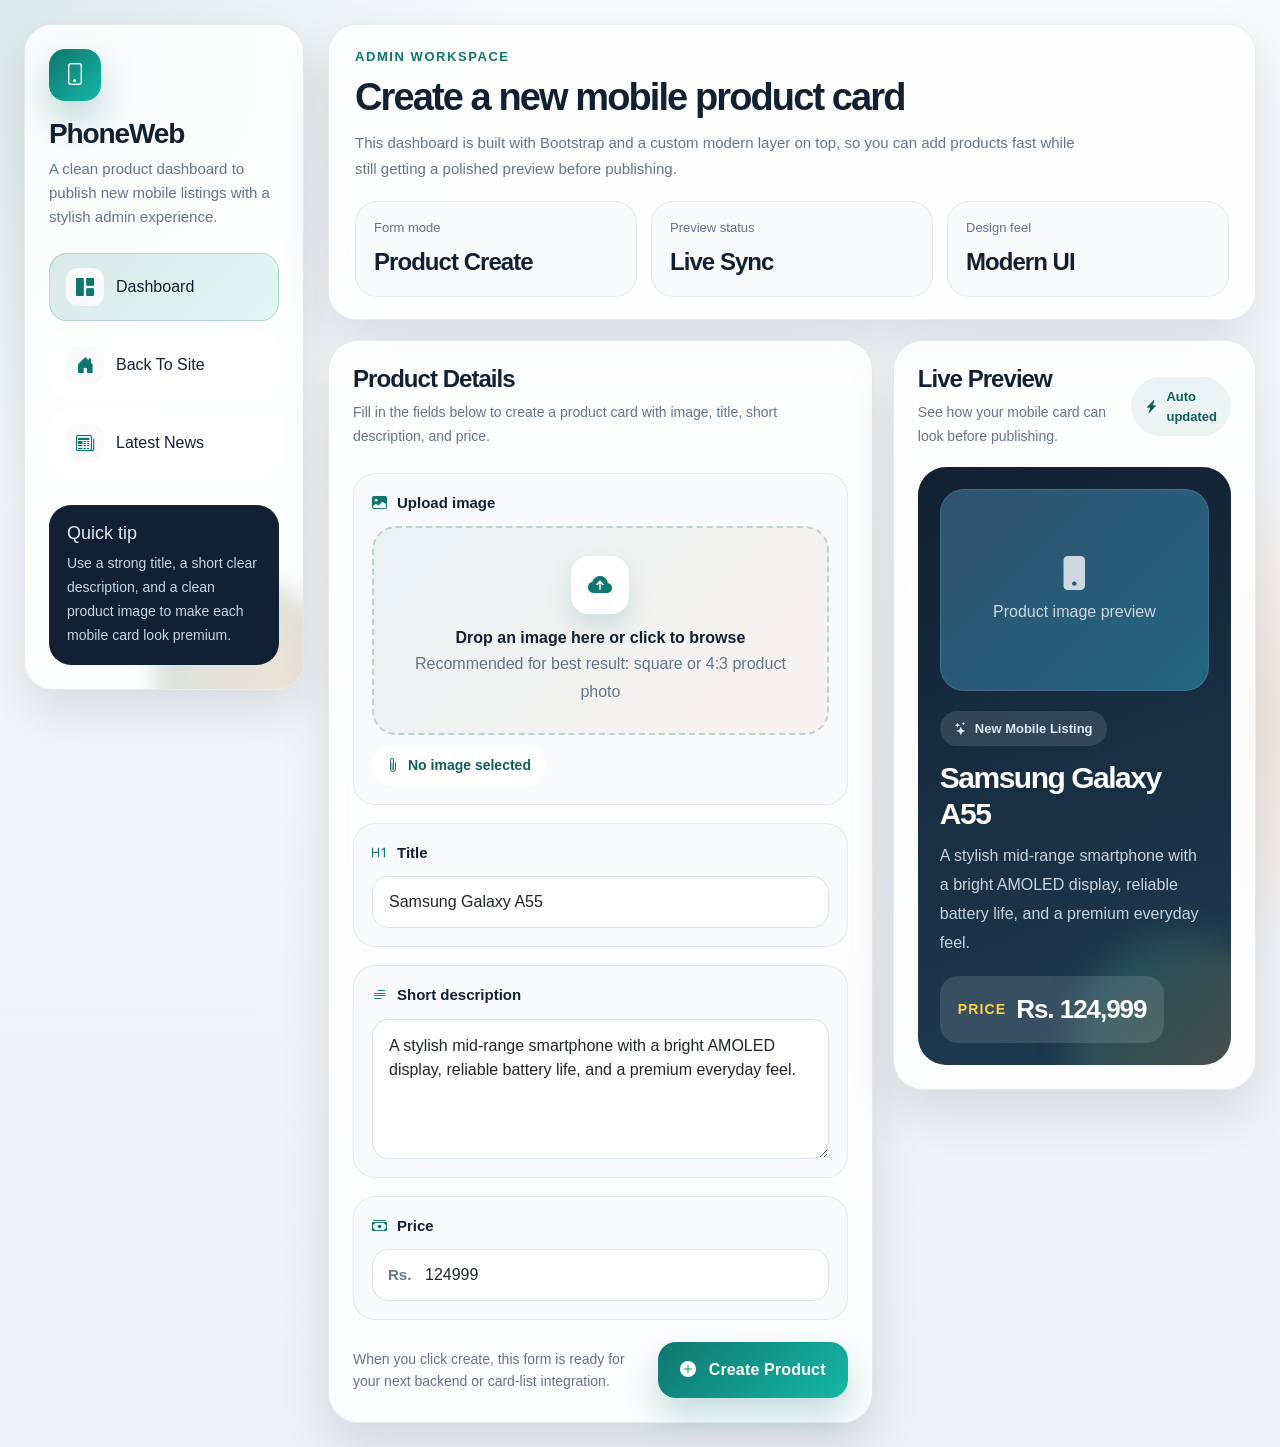
==== dashboard.html @ 9850db41 "updates dashboard" ====
<!DOCTYPE html>
<html lang="en">
<head>
    <meta charset="UTF-8">
    <meta name="viewport" content="width=device-width, initial-scale=1.0">
    <title>PhoneWeb Dashboard</title>
    <link href="css/bootstrap-all.css" rel="stylesheet">
    <style>
        :root {
            --dash-bg: #edf2f7;
            --dash-surface: rgba(255, 255, 255, 0.82);
            --dash-border: rgba(148, 163, 184, 0.22);
            --dash-text: #122033;
            --dash-muted: #64748b;
            --dash-accent: #0f766e;
            --dash-accent-dark: #115e59;
            --dash-highlight: #f97316;
            --dash-shadow: 0 22px 50px rgba(15, 23, 42, 0.12);
        }

        * {
            box-sizing: border-box;
        }

        body {
            margin: 0;
            min-height: 100vh;
            font-family: Arial, Helvetica, sans-serif;
            color: var(--dash-text);
            background:
                radial-gradient(circle at top left, rgba(15, 118, 110, 0.12), transparent 26%),
                radial-gradient(circle at right, rgba(249, 115, 22, 0.12), transparent 18%),
                linear-gradient(180deg, #f8fafc 0%, var(--dash-bg) 100%);
        }

        .dashboard-shell {
            min-height: 100vh;
            padding: 24px;
        }

        .dashboard-grid {
            display: grid;
            grid-template-columns: 280px minmax(0, 1fr);
            gap: 24px;
            align-items: start;
        }

        .glass-panel {
            background: var(--dash-surface);
            backdrop-filter: blur(18px);
            border: 1px solid var(--dash-border);
            box-shadow: var(--dash-shadow);
        }

        .sidebar-panel {
            position: sticky;
            top: 24px;
            border-radius: 28px;
            padding: 24px;
            overflow: hidden;
        }

        .sidebar-panel::before {
            content: "";
            position: absolute;
            inset: auto -30px -70px auto;
            width: 180px;
            height: 180px;
            border-radius: 999px;
            background: linear-gradient(135deg, rgba(15, 118, 110, 0.2), rgba(249, 115, 22, 0.2));
            filter: blur(10px);
        }

        .brand-chip {
            width: 52px;
            height: 52px;
            display: inline-flex;
            align-items: center;
            justify-content: center;
            border-radius: 16px;
            background: linear-gradient(135deg, var(--dash-accent), #14b8a6);
            color: #fff;
            font-size: 22px;
            box-shadow: 0 18px 36px rgba(15, 118, 110, 0.28);
        }

        .brand-title {
            margin: 16px 0 6px;
            font-size: 28px;
            font-weight: 800;
            letter-spacing: -0.04em;
        }

        .brand-subtitle {
            margin: 0 0 24px;
            color: var(--dash-muted);
            font-size: 15px;
            line-height: 1.6;
        }

        .nav-stack {
            display: grid;
            gap: 10px;
            margin-bottom: 28px;
        }

        .nav-card {
            display: flex;
            align-items: center;
            gap: 12px;
            padding: 14px 16px;
            border-radius: 18px;
            color: var(--dash-text);
            text-decoration: none;
            background: rgba(255, 255, 255, 0.72);
            border: 1px solid rgba(255, 255, 255, 0.7);
        }

        .nav-card.active {
            background: linear-gradient(135deg, rgba(15, 118, 110, 0.14), rgba(20, 184, 166, 0.12));
            border-color: rgba(15, 118, 110, 0.2);
        }

        .nav-card i {
            width: 38px;
            height: 38px;
            display: inline-flex;
            align-items: center;
            justify-content: center;
            border-radius: 12px;
            background: #f8fafc;
            color: var(--dash-accent);
            font-size: 18px;
        }

        .sidebar-note {
            position: relative;
            z-index: 1;
            padding: 18px;
            border-radius: 22px;
            background: #122033;
            color: #e2e8f0;
        }

        .sidebar-note h3 {
            margin: 0 0 8px;
            font-size: 18px;
        }

        .sidebar-note p {
            margin: 0;
            font-size: 14px;
            line-height: 1.7;
            color: #cbd5e1;
        }

        .content-stack {
            display: grid;
            gap: 20px;
        }

        .topbar-panel {
            border-radius: 28px;
            padding: 22px 26px;
        }

        .eyebrow {
            margin: 0 0 8px;
            color: var(--dash-accent);
            font-size: 13px;
            font-weight: 700;
            letter-spacing: 0.12em;
            text-transform: uppercase;
        }

        .page-title {
            margin: 0;
            font-size: 38px;
            font-weight: 800;
            letter-spacing: -0.05em;
        }

        .page-desc {
            margin: 10px 0 0;
            max-width: 720px;
            color: var(--dash-muted);
            font-size: 15px;
            line-height: 1.7;
        }

        .hero-stats {
            display: grid;
            grid-template-columns: repeat(3, minmax(0, 1fr));
            gap: 14px;
            margin-top: 20px;
        }

        .stat-tile {
            padding: 16px 18px;
            border-radius: 22px;
            background: rgba(248, 250, 252, 0.92);
            border: 1px solid rgba(226, 232, 240, 0.9);
        }

        .stat-tile span {
            display: block;
            color: var(--dash-muted);
            font-size: 13px;
        }

        .stat-tile strong {
            display: block;
            margin-top: 6px;
            font-size: 24px;
            font-weight: 800;
            letter-spacing: -0.04em;
        }

        .dashboard-main {
            display: grid;
            grid-template-columns: minmax(0, 1.2fr) minmax(320px, 0.8fr);
            gap: 20px;
            align-items: start;
        }

        .form-panel,
        .preview-panel {
            border-radius: 30px;
            padding: 24px;
        }

        .section-title {
            margin: 0;
            font-size: 24px;
            font-weight: 800;
            letter-spacing: -0.04em;
        }

        .section-copy {
            margin: 8px 0 0;
            color: var(--dash-muted);
            font-size: 14px;
            line-height: 1.7;
        }

        .form-grid {
            display: grid;
            gap: 18px;
            margin-top: 24px;
        }

        .field-card {
            padding: 18px;
            border-radius: 22px;
            background: rgba(248, 250, 252, 0.9);
            border: 1px solid rgba(226, 232, 240, 0.85);
        }

        .field-label {
            display: flex;
            align-items: center;
            gap: 10px;
            margin-bottom: 12px;
            font-size: 15px;
            font-weight: 700;
        }

        .field-label i {
            color: var(--dash-accent);
        }

        .form-control,
        .form-control:focus {
            border-radius: 16px;
            border-color: #dbe4ee;
            box-shadow: none;
            min-height: 52px;
            padding-left: 16px;
            padding-right: 16px;
        }

        textarea.form-control {
            min-height: 140px;
            resize: vertical;
            padding-top: 14px;
        }

        .upload-zone {
            position: relative;
            display: grid;
            justify-items: center;
            gap: 12px;
            padding: 28px 20px;
            border: 2px dashed rgba(15, 118, 110, 0.24);
            border-radius: 24px;
            background:
                linear-gradient(135deg, rgba(15, 118, 110, 0.06), rgba(249, 115, 22, 0.06));
            text-align: center;
        }

        .upload-zone i {
            width: 58px;
            height: 58px;
            display: inline-flex;
            align-items: center;
            justify-content: center;
            border-radius: 18px;
            background: #fff;
            color: var(--dash-accent);
            font-size: 24px;
            box-shadow: 0 12px 24px rgba(15, 118, 110, 0.16);
        }

        .upload-zone p {
            margin: 0;
            color: var(--dash-muted);
            line-height: 1.7;
        }

        .upload-zone input[type="file"] {
            position: absolute;
            inset: 0;
            opacity: 0;
            cursor: pointer;
        }

        .upload-meta {
            display: inline-flex;
            align-items: center;
            gap: 8px;
            margin-top: 10px;
            padding: 10px 14px;
            border-radius: 999px;
            background: #fff;
            color: var(--dash-accent-dark);
            font-size: 14px;
            font-weight: 700;
        }

        .price-wrap {
            position: relative;
        }

        .price-wrap .currency {
            position: absolute;
            top: 50%;
            left: 16px;
            transform: translateY(-50%);
            color: var(--dash-muted);
            font-size: 15px;
            font-weight: 700;
        }

        .price-wrap .form-control {
            padding-left: 52px;
        }

        .action-row {
            display: flex;
            align-items: center;
            justify-content: space-between;
            gap: 16px;
            padding-top: 4px;
        }

        .micro-copy {
            color: var(--dash-muted);
            font-size: 14px;
            line-height: 1.6;
        }

        .create-btn {
            min-width: 190px;
            min-height: 56px;
            border: 0;
            border-radius: 18px;
            background: linear-gradient(135deg, var(--dash-accent), #14b8a6);
            color: #fff;
            font-size: 16px;
            font-weight: 800;
            letter-spacing: 0.01em;
            box-shadow: 0 18px 34px rgba(15, 118, 110, 0.24);
        }

        .preview-header {
            display: flex;
            align-items: center;
            justify-content: space-between;
            gap: 16px;
            margin-bottom: 18px;
        }

        .preview-badge {
            display: inline-flex;
            align-items: center;
            gap: 8px;
            padding: 10px 14px;
            border-radius: 999px;
            background: rgba(15, 118, 110, 0.08);
            color: var(--dash-accent-dark);
            font-size: 13px;
            font-weight: 700;
        }

        .product-preview {
            position: relative;
            overflow: hidden;
            border-radius: 28px;
            background: linear-gradient(160deg, #112132 0%, #1f3b52 100%);
            color: #fff;
            padding: 22px;
            min-height: 100%;
        }

        .product-preview::after {
            content: "";
            position: absolute;
            inset: auto -60px -90px auto;
            width: 220px;
            height: 220px;
            border-radius: 999px;
            background: linear-gradient(135deg, rgba(20, 184, 166, 0.22), rgba(249, 115, 22, 0.28));
            filter: blur(16px);
        }

        .preview-image {
            position: relative;
            z-index: 1;
            width: 100%;
            aspect-ratio: 4 / 3;
            display: grid;
            place-items: center;
            overflow: hidden;
            border-radius: 24px;
            background:
                linear-gradient(135deg, rgba(255, 255, 255, 0.12), rgba(255, 255, 255, 0.04)),
                linear-gradient(135deg, #133b5c, #1a5f7a);
            border: 1px solid rgba(255, 255, 255, 0.12);
            margin-bottom: 20px;
        }

        .preview-image img {
            width: 100%;
            height: 100%;
            object-fit: cover;
            display: none;
        }

        .preview-placeholder {
            text-align: center;
            color: rgba(226, 232, 240, 0.88);
        }

        .preview-placeholder i {
            display: inline-flex;
            margin-bottom: 10px;
            font-size: 34px;
        }

        .preview-tag {
            position: relative;
            z-index: 1;
            display: inline-flex;
            align-items: center;
            gap: 8px;
            margin-bottom: 14px;
            padding: 8px 14px;
            border-radius: 999px;
            background: rgba(255, 255, 255, 0.12);
            color: #dbeafe;
            font-size: 13px;
            font-weight: 700;
        }

        .preview-title {
            position: relative;
            z-index: 1;
            margin: 0;
            font-size: 30px;
            font-weight: 800;
            letter-spacing: -0.05em;
        }

        .preview-desc {
            position: relative;
            z-index: 1;
            margin: 10px 0 18px;
            color: rgba(226, 232, 240, 0.88);
            line-height: 1.8;
        }

        .preview-price {
            position: relative;
            z-index: 1;
            display: inline-flex;
            align-items: center;
            gap: 10px;
            padding: 14px 18px;
            border-radius: 18px;
            background: rgba(255, 255, 255, 0.12);
            font-size: 26px;
            font-weight: 800;
            letter-spacing: -0.04em;
        }

        .preview-price span {
            color: #fcd34d;
            font-size: 14px;
            font-weight: 700;
            letter-spacing: 0.08em;
            text-transform: uppercase;
        }

        @media (max-width: 1199.98px) {
            .dashboard-grid,
            .dashboard-main {
                grid-template-columns: 1fr;
            }

            .sidebar-panel {
                position: static;
            }
        }

        @media (max-width: 767.98px) {
            .dashboard-shell {
                padding: 14px;
            }

            .topbar-panel,
            .form-panel,
            .preview-panel,
            .sidebar-panel {
                border-radius: 24px;
                padding: 18px;
            }

            .page-title {
                font-size: 30px;
            }

            .hero-stats {
                grid-template-columns: 1fr;
            }

            .action-row {
                flex-direction: column;
                align-items: stretch;
            }

            .create-btn {
                width: 100%;
            }
        }
    </style>
</head>
<body>
    <div class="dashboard-shell">
        <div class="dashboard-grid">
            <aside class="sidebar-panel glass-panel">
                <div class="brand-chip">
                    <i class="bi bi-phone"></i>
                </div>
                <h1 class="brand-title">PhoneWeb</h1>
                <p class="brand-subtitle">A clean product dashboard to publish new mobile listings with a stylish admin experience.</p>

                <nav class="nav-stack">
                    <a class="nav-card active" href="#">
                        <i class="bi bi-grid-1x2-fill"></i>
                        <span>Dashboard</span>
                    </a>
                    <a class="nav-card" href="index.html">
                        <i class="bi bi-house-door-fill"></i>
                        <span>Back To Site</span>
                    </a>
                    <a class="nav-card" href="latestnews.html">
                        <i class="bi bi-newspaper"></i>
                        <span>Latest News</span>
                    </a>
                </nav>

                <div class="sidebar-note">
                    <h3>Quick tip</h3>
                    <p>Use a strong title, a short clear description, and a clean product image to make each mobile card look premium.</p>
                </div>
            </aside>

            <div class="content-stack">
                <section class="topbar-panel glass-panel">
                    <p class="eyebrow">Admin Workspace</p>
                    <h2 class="page-title">Create a new mobile product card</h2>
                    <p class="page-desc">This dashboard is built with Bootstrap and a custom modern layer on top, so you can add products fast while still getting a polished preview before publishing.</p>

                    <div class="hero-stats">
                        <div class="stat-tile">
                            <span>Form mode</span>
                            <strong>Product Create</strong>
                        </div>
                        <div class="stat-tile">
                            <span>Preview status</span>
                            <strong>Live Sync</strong>
                        </div>
                        <div class="stat-tile">
                            <span>Design feel</span>
                            <strong>Modern UI</strong>
                        </div>
                    </div>
                </section>

                <section class="dashboard-main">
                    <div class="form-panel glass-panel">
                        <h3 class="section-title">Product Details</h3>
                        <p class="section-copy">Fill in the fields below to create a product card with image, title, short description, and price.</p>

                        <form class="form-grid" id="productForm">
                            <div class="field-card">
                                <label class="field-label" for="imageInput">
                                    <i class="bi bi-image-fill"></i>
                                    Upload image
                                </label>
                                <div class="upload-zone">
                                    <i class="bi bi-cloud-arrow-up-fill"></i>
                                    <div>
                                        <strong>Drop an image here or click to browse</strong>
                                        <p>Recommended for best result: square or 4:3 product photo</p>
                                    </div>
                                    <input id="imageInput" type="file" accept="image/*">
                                </div>
                                <div class="upload-meta" id="fileName">
                                    <i class="bi bi-paperclip"></i>
                                    No image selected
                                </div>
                            </div>

                            <div class="field-card">
                                <label class="field-label" for="titleInput">
                                    <i class="bi bi-type-h1"></i>
                                    Title
                                </label>
                                <input class="form-control" id="titleInput" type="text" placeholder="Enter mobile title" value="Samsung Galaxy A55">
                            </div>

                            <div class="field-card">
                                <label class="field-label" for="descriptionInput">
                                    <i class="bi bi-text-paragraph"></i>
                                    Short description
                                </label>
                                <textarea class="form-control" id="descriptionInput" placeholder="Write a short mobile description">A stylish mid-range smartphone with a bright AMOLED display, reliable battery life, and a premium everyday feel.</textarea>
                            </div>

                            <div class="field-card">
                                <label class="field-label" for="priceInput">
                                    <i class="bi bi-cash-stack"></i>
                                    Price
                                </label>
                                <div class="price-wrap">
                                    <span class="currency">Rs.</span>
                                    <input class="form-control" id="priceInput" type="number" min="0" step="1" placeholder="Enter price" value="124999">
                                </div>
                            </div>

                            <div class="action-row">
                                <p class="micro-copy mb-0">When you click create, this form is ready for your next backend or card-list integration.</p>
                                <button class="create-btn" type="submit">
                                    <i class="bi bi-plus-circle-fill me-2"></i>
                                    Create Product
                                </button>
                            </div>
                        </form>
                    </div>

                    <aside class="preview-panel glass-panel">
                        <div class="preview-header">
                            <div>
                                <h3 class="section-title">Live Preview</h3>
                                <p class="section-copy">See how your mobile card can look before publishing.</p>
                            </div>
                            <div class="preview-badge">
                                <i class="bi bi-lightning-charge-fill"></i>
                                Auto updated
                            </div>
                        </div>

                        <div class="product-preview">
                            <div class="preview-image">
                                <img id="previewImage" alt="Product preview">
                                <div class="preview-placeholder" id="previewPlaceholder">
                                    <i class="bi bi-phone-fill"></i>
                                    <div>Product image preview</div>
                                </div>
                            </div>

                            <div class="preview-tag">
                                <i class="bi bi-stars"></i>
                                New Mobile Listing
                            </div>
                            <h4 class="preview-title" id="previewTitle">Samsung Galaxy A55</h4>
                            <p class="preview-desc" id="previewDescription">A stylish mid-range smartphone with a bright AMOLED display, reliable battery life, and a premium everyday feel.</p>
                            <div class="preview-price">
                                <span>Price</span>
                                <strong id="previewPrice">Rs. 124,999</strong>
                            </div>
                        </div>
                    </aside>
                </section>
            </div>
        </div>
    </div>

    <script src="js/bootstrap.bundle.min.js"></script>
    <script>
        const imageInput = document.getElementById('imageInput');
        const fileName = document.getElementById('fileName');
        const titleInput = document.getElementById('titleInput');
        const descriptionInput = document.getElementById('descriptionInput');
        const priceInput = document.getElementById('priceInput');
        const previewImage = document.getElementById('previewImage');
        const previewPlaceholder = document.getElementById('previewPlaceholder');
        const previewTitle = document.getElementById('previewTitle');
        const previewDescription = document.getElementById('previewDescription');
        const previewPrice = document.getElementById('previewPrice');
        const productForm = document.getElementById('productForm');

        function formatPrice(value) {
            const number = Number(value) || 0;
            return `Rs. ${number.toLocaleString()}`;
        }

        function syncPreview() {
            previewTitle.textContent = titleInput.value.trim() || 'Your mobile title';
            previewDescription.textContent = descriptionInput.value.trim() || 'Your short description will appear here.';
            previewPrice.textContent = formatPrice(priceInput.value);
        }

        imageInput.addEventListener('change', (event) => {
            const file = event.target.files[0];

            if (!file) {
                fileName.innerHTML = '<i class="bi bi-paperclip"></i>No image selected';
                previewImage.style.display = 'none';
                previewImage.removeAttribute('src');
                previewPlaceholder.style.display = 'block';
                return;
            }

            fileName.innerHTML = `<i class="bi bi-check2-circle"></i>${file.name}`;

            const reader = new FileReader();
            reader.onload = (loadEvent) => {
                previewImage.src = loadEvent.target.result;
                previewImage.style.display = 'block';
                previewPlaceholder.style.display = 'none';
            };
            reader.readAsDataURL(file);
        });

        titleInput.addEventListener('input', syncPreview);
        descriptionInput.addEventListener('input', syncPreview);
        priceInput.addEventListener('input', syncPreview);

        productForm.addEventListener('submit', (event) => {
            event.preventDefault();
            alert('Product card is ready. Connect this form to your backend or card list next.');
        });

        syncPreview();
    </script>
</body>
</html>
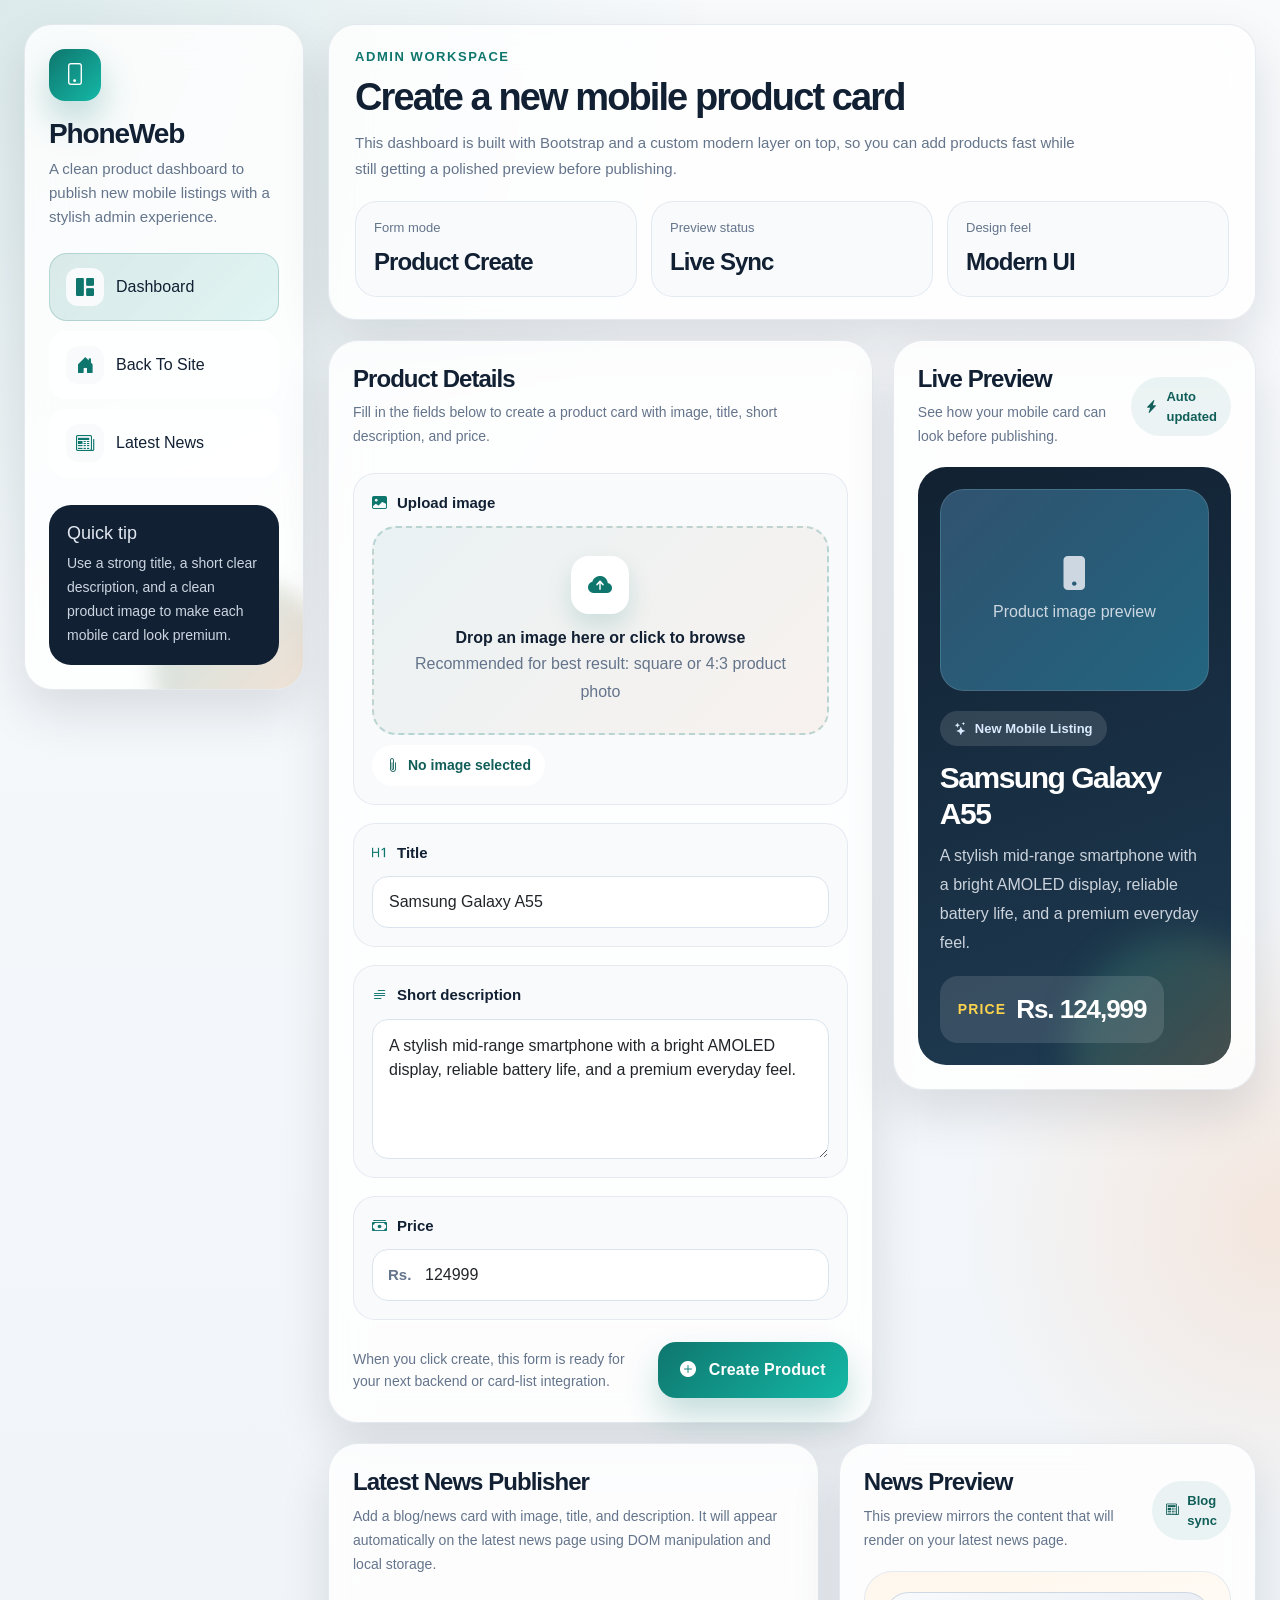
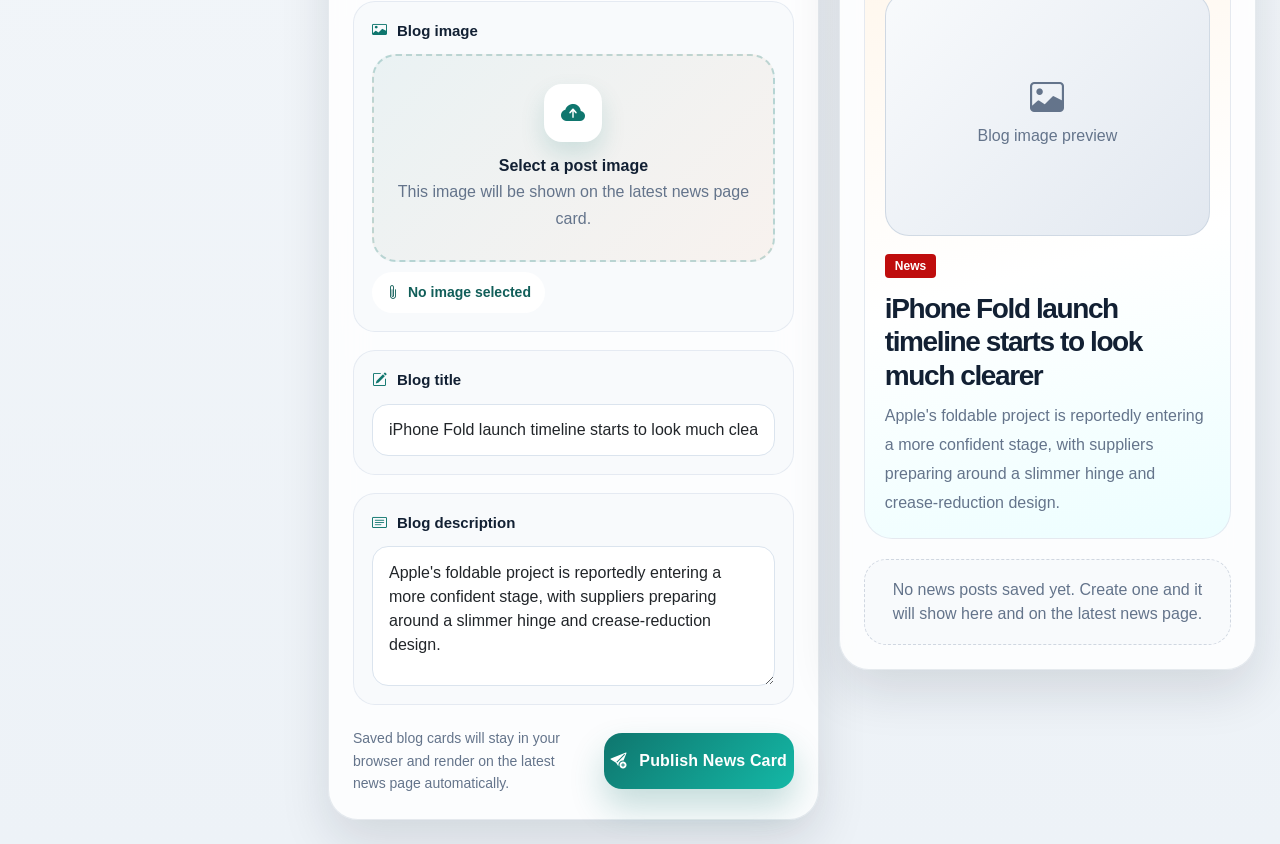
==== commit 027c2f70: "updates" ====
--- a/dashboard.html
+++ b/dashboard.html
@@ -382,6 +382,19 @@
             box-shadow: 0 18px 34px rgba(15, 118, 110, 0.24);
         }
 
+        .submit-message {
+            display: none;
+            align-items: center;
+            gap: 10px;
+            margin-top: 16px;
+            padding: 14px 16px;
+            border-radius: 18px;
+            background: rgba(15, 118, 110, 0.08);
+            color: var(--dash-accent-dark);
+            font-size: 14px;
+            font-weight: 700;
+        }
+
         .preview-header {
             display: flex;
             align-items: center;
@@ -511,9 +524,140 @@
             text-transform: uppercase;
         }
 
+        .news-admin-grid {
+            display: grid;
+            grid-template-columns: minmax(0, 1fr) minmax(320px, 0.85fr);
+            gap: 20px;
+            align-items: start;
+        }
+
+        .news-preview {
+            position: relative;
+            overflow: hidden;
+            border-radius: 28px;
+            background: linear-gradient(165deg, #fff7ed 0%, #ffffff 52%, #ecfeff 100%);
+            padding: 20px;
+            border: 1px solid rgba(226, 232, 240, 0.88);
+        }
+
+        .news-preview-image {
+            width: 100%;
+            aspect-ratio: 4 / 3;
+            display: grid;
+            place-items: center;
+            overflow: hidden;
+            border-radius: 24px;
+            background: linear-gradient(135deg, #f8fafc 0%, #e2e8f0 100%);
+            border: 1px solid rgba(203, 213, 225, 0.85);
+        }
+
+        .news-preview-image img {
+            width: 100%;
+            height: 100%;
+            object-fit: cover;
+            display: none;
+        }
+
+        .news-preview-placeholder {
+            text-align: center;
+            color: #64748b;
+        }
+
+        .news-preview-placeholder i {
+            display: inline-flex;
+            margin-bottom: 10px;
+            font-size: 34px;
+        }
+
+        .news-preview-tag {
+            display: inline-flex;
+            align-items: center;
+            justify-content: center;
+            min-height: 24px;
+            margin-top: 18px;
+            padding: 0 10px;
+            border-radius: 4px;
+            background: #bf0d0d;
+            color: #fff;
+            font-size: 12px;
+            font-weight: 700;
+        }
+
+        .news-preview-title {
+            margin: 14px 0 10px;
+            font-size: 28px;
+            font-weight: 800;
+            letter-spacing: -0.05em;
+        }
+
+        .news-preview-desc {
+            margin: 0;
+            color: var(--dash-muted);
+            line-height: 1.8;
+        }
+
+        .saved-list {
+            display: grid;
+            gap: 14px;
+            margin-top: 20px;
+        }
+
+        .saved-item {
+            display: grid;
+            grid-template-columns: 86px minmax(0, 1fr);
+            gap: 14px;
+            align-items: center;
+            padding: 14px;
+            border-radius: 22px;
+            background: rgba(248, 250, 252, 0.92);
+            border: 1px solid rgba(226, 232, 240, 0.9);
+        }
+
+        .saved-thumb {
+            width: 86px;
+            height: 86px;
+            display: grid;
+            place-items: center;
+            overflow: hidden;
+            border-radius: 18px;
+            background: linear-gradient(135deg, #dbeafe, #fef3c7);
+            color: var(--dash-accent-dark);
+            font-size: 28px;
+        }
+
+        .saved-thumb img {
+            width: 100%;
+            height: 100%;
+            object-fit: cover;
+            display: block;
+        }
+
+        .saved-copy h4 {
+            margin: 0 0 6px;
+            font-size: 17px;
+            font-weight: 800;
+        }
+
+        .saved-copy p {
+            margin: 0;
+            color: var(--dash-muted);
+            font-size: 14px;
+            line-height: 1.6;
+        }
+
+        .saved-empty {
+            padding: 18px;
+            border-radius: 22px;
+            background: rgba(248, 250, 252, 0.92);
+            border: 1px dashed rgba(148, 163, 184, 0.4);
+            color: var(--dash-muted);
+            text-align: center;
+        }
+
         @media (max-width: 1199.98px) {
             .dashboard-grid,
-            .dashboard-main {
+            .dashboard-main,
+            .news-admin-grid {
                 grid-template-columns: 1fr;
             }
 
@@ -666,6 +810,11 @@
                                     Create Product
                                 </button>
                             </div>
+
+                            <div class="submit-message" id="submitMessage">
+                                <i class="bi bi-check2-circle"></i>
+                                Product saved. Open the homepage to see it appended there.
+                            </div>
                         </form>
                     </div>
 
@@ -701,6 +850,91 @@
                                 <strong id="previewPrice">Rs. 124,999</strong>
                             </div>
                         </div>
+                    </aside>
+                </section>
+
+                <section class="news-admin-grid">
+                    <div class="form-panel glass-panel">
+                        <h3 class="section-title">Latest News Publisher</h3>
+                        <p class="section-copy">Add a blog/news card with image, title, and description. It will appear automatically on the latest news page using DOM manipulation and local storage.</p>
+
+                        <form class="form-grid" id="newsForm">
+                            <div class="field-card">
+                                <label class="field-label" for="newsImageInput">
+                                    <i class="bi bi-card-image"></i>
+                                    Blog image
+                                </label>
+                                <div class="upload-zone">
+                                    <i class="bi bi-cloud-arrow-up-fill"></i>
+                                    <div>
+                                        <strong>Select a post image</strong>
+                                        <p>This image will be shown on the latest news page card.</p>
+                                    </div>
+                                    <input id="newsImageInput" type="file" accept="image/*">
+                                </div>
+                                <div class="upload-meta" id="newsFileName">
+                                    <i class="bi bi-paperclip"></i>
+                                    No image selected
+                                </div>
+                            </div>
+
+                            <div class="field-card">
+                                <label class="field-label" for="newsTitleInput">
+                                    <i class="bi bi-pencil-square"></i>
+                                    Blog title
+                                </label>
+                                <input class="form-control" id="newsTitleInput" type="text" placeholder="Enter blog title" value="iPhone Fold launch timeline starts to look much clearer">
+                            </div>
+
+                            <div class="field-card">
+                                <label class="field-label" for="newsDescriptionInput">
+                                    <i class="bi bi-card-text"></i>
+                                    Blog description
+                                </label>
+                                <textarea class="form-control" id="newsDescriptionInput" placeholder="Write a short blog description">Apple's foldable project is reportedly entering a more confident stage, with suppliers preparing around a slimmer hinge and crease-reduction design.</textarea>
+                            </div>
+
+                            <div class="action-row">
+                                <p class="micro-copy mb-0">Saved blog cards will stay in your browser and render on the latest news page automatically.</p>
+                                <button class="create-btn" type="submit">
+                                    <i class="bi bi-send-plus-fill me-2"></i>
+                                    Publish News Card
+                                </button>
+                            </div>
+
+                            <div class="submit-message" id="newsSubmitMessage">
+                                <i class="bi bi-check2-circle"></i>
+                                News post saved successfully.
+                            </div>
+                        </form>
+                    </div>
+
+                    <aside class="preview-panel glass-panel">
+                        <div class="preview-header">
+                            <div>
+                                <h3 class="section-title">News Preview</h3>
+                                <p class="section-copy">This preview mirrors the content that will render on your latest news page.</p>
+                            </div>
+                            <div class="preview-badge">
+                                <i class="bi bi-newspaper"></i>
+                                Blog sync
+                            </div>
+                        </div>
+
+                        <div class="news-preview">
+                            <div class="news-preview-image">
+                                <img id="newsPreviewImage" alt="News preview">
+                                <div class="news-preview-placeholder" id="newsPreviewPlaceholder">
+                                    <i class="bi bi-image"></i>
+                                    <div>Blog image preview</div>
+                                </div>
+                            </div>
+                            <div class="news-preview-tag">News</div>
+                            <h4 class="news-preview-title" id="newsPreviewTitle">iPhone Fold launch timeline starts to look much clearer</h4>
+                            <p class="news-preview-desc" id="newsPreviewDescription">Apple's foldable project is reportedly entering a more confident stage, with suppliers preparing around a slimmer hinge and crease-reduction design.</p>
+                        </div>
+
+                        <div class="saved-list" id="savedNewsList"></div>
                     </aside>
                 </section>
             </div>
@@ -720,16 +954,99 @@
         const previewDescription = document.getElementById('previewDescription');
         const previewPrice = document.getElementById('previewPrice');
         const productForm = document.getElementById('productForm');
+        const submitMessage = document.getElementById('submitMessage');
+        const storageKey = 'phoneWebProducts';
+        const newsStorageKey = 'phoneWebNewsPosts';
+        const newsForm = document.getElementById('newsForm');
+        const newsImageInput = document.getElementById('newsImageInput');
+        const newsFileName = document.getElementById('newsFileName');
+        const newsTitleInput = document.getElementById('newsTitleInput');
+        const newsDescriptionInput = document.getElementById('newsDescriptionInput');
+        const newsPreviewImage = document.getElementById('newsPreviewImage');
+        const newsPreviewPlaceholder = document.getElementById('newsPreviewPlaceholder');
+        const newsPreviewTitle = document.getElementById('newsPreviewTitle');
+        const newsPreviewDescription = document.getElementById('newsPreviewDescription');
+        const newsSubmitMessage = document.getElementById('newsSubmitMessage');
+        const savedNewsList = document.getElementById('savedNewsList');
 
         function formatPrice(value) {
             const number = Number(value) || 0;
             return `Rs. ${number.toLocaleString()}`;
+        }
+
+        function getStoredProducts() {
+            try {
+                return JSON.parse(localStorage.getItem(storageKey)) || [];
+            } catch (error) {
+                return [];
+            }
+        }
+
+        function saveProducts(products) {
+            localStorage.setItem(storageKey, JSON.stringify(products));
+        }
+
+        function getStoredNewsPosts() {
+            try {
+                return JSON.parse(localStorage.getItem(newsStorageKey)) || [];
+            } catch (error) {
+                return [];
+            }
+        }
+
+        function saveNewsPosts(posts) {
+            localStorage.setItem(newsStorageKey, JSON.stringify(posts));
         }
 
         function syncPreview() {
             previewTitle.textContent = titleInput.value.trim() || 'Your mobile title';
             previewDescription.textContent = descriptionInput.value.trim() || 'Your short description will appear here.';
             previewPrice.textContent = formatPrice(priceInput.value);
+        }
+
+        function syncNewsPreview() {
+            newsPreviewTitle.textContent = newsTitleInput.value.trim() || 'Your blog title will appear here';
+            newsPreviewDescription.textContent = newsDescriptionInput.value.trim() || 'Your blog description will appear here.';
+        }
+
+        function renderSavedNewsPosts() {
+            const posts = getStoredNewsPosts();
+            savedNewsList.innerHTML = '';
+
+            if (!posts.length) {
+                savedNewsList.innerHTML = '<div class="saved-empty">No news posts saved yet. Create one and it will show here and on the latest news page.</div>';
+                return;
+            }
+
+            posts.slice(0, 4).forEach((post) => {
+                const item = document.createElement('article');
+                item.className = 'saved-item';
+
+                const thumb = document.createElement('div');
+                thumb.className = 'saved-thumb';
+
+                if (post.image) {
+                    const image = document.createElement('img');
+                    image.src = post.image;
+                    image.alt = post.title;
+                    thumb.appendChild(image);
+                } else {
+                    thumb.innerHTML = '<i class="bi bi-newspaper"></i>';
+                }
+
+                const copy = document.createElement('div');
+                copy.className = 'saved-copy';
+
+                const heading = document.createElement('h4');
+                heading.textContent = post.title;
+
+                const text = document.createElement('p');
+                text.textContent = post.description;
+
+                copy.append(heading, text);
+                item.append(thumb, copy);
+                savedNewsList.appendChild(item);
+            });
         }
 
         imageInput.addEventListener('change', (event) => {
@@ -754,16 +1071,127 @@
             reader.readAsDataURL(file);
         });
 
-        titleInput.addEventListener('input', syncPreview);
-        descriptionInput.addEventListener('input', syncPreview);
-        priceInput.addEventListener('input', syncPreview);
+        newsImageInput.addEventListener('change', (event) => {
+            const file = event.target.files[0];
+
+            if (!file) {
+                newsFileName.innerHTML = '<i class="bi bi-paperclip"></i>No image selected';
+                newsPreviewImage.style.display = 'none';
+                newsPreviewImage.removeAttribute('src');
+                newsPreviewPlaceholder.style.display = 'block';
+                return;
+            }
+
+            newsFileName.innerHTML = `<i class="bi bi-check2-circle"></i>${file.name}`;
+
+            const reader = new FileReader();
+            reader.onload = (loadEvent) => {
+                newsPreviewImage.src = loadEvent.target.result;
+                newsPreviewImage.style.display = 'block';
+                newsPreviewPlaceholder.style.display = 'none';
+            };
+            reader.readAsDataURL(file);
+        });
+
+        titleInput.addEventListener('input', () => {
+            submitMessage.style.display = 'none';
+            syncPreview();
+        });
+        descriptionInput.addEventListener('input', () => {
+            submitMessage.style.display = 'none';
+            syncPreview();
+        });
+        priceInput.addEventListener('input', () => {
+            submitMessage.style.display = 'none';
+            syncPreview();
+        });
+        newsTitleInput.addEventListener('input', () => {
+            newsSubmitMessage.style.display = 'none';
+            syncNewsPreview();
+        });
+        newsDescriptionInput.addEventListener('input', () => {
+            newsSubmitMessage.style.display = 'none';
+            syncNewsPreview();
+        });
 
         productForm.addEventListener('submit', (event) => {
             event.preventDefault();
-            alert('Product card is ready. Connect this form to your backend or card list next.');
+
+            const title = titleInput.value.trim();
+            const description = descriptionInput.value.trim();
+            const price = Number(priceInput.value) || 0;
+            const image = previewImage.getAttribute('src') || '';
+
+            if (!title || !description || !price) {
+                submitMessage.style.display = 'flex';
+                submitMessage.innerHTML = '<i class="bi bi-exclamation-circle"></i>Please complete title, description, and price before creating the product.';
+                return;
+            }
+
+            const products = getStoredProducts();
+            products.unshift({
+                id: Date.now(),
+                title,
+                description,
+                price,
+                image
+            });
+
+            saveProducts(products);
+            submitMessage.style.display = 'flex';
+            submitMessage.innerHTML = '<i class="bi bi-check2-circle"></i>Product saved. Open the homepage to see it appended there.';
+
+            productForm.reset();
+            fileName.innerHTML = '<i class="bi bi-paperclip"></i>No image selected';
+            previewImage.style.display = 'none';
+            previewImage.removeAttribute('src');
+            previewPlaceholder.style.display = 'block';
+
+            titleInput.value = '';
+            descriptionInput.value = '';
+            priceInput.value = '';
+            syncPreview();
         });
 
+        newsForm.addEventListener('submit', (event) => {
+            event.preventDefault();
+
+            const title = newsTitleInput.value.trim();
+            const description = newsDescriptionInput.value.trim();
+            const image = newsPreviewImage.getAttribute('src') || '';
+
+            if (!title || !description) {
+                newsSubmitMessage.style.display = 'flex';
+                newsSubmitMessage.innerHTML = '<i class="bi bi-exclamation-circle"></i>Please complete the blog title and description before publishing.';
+                return;
+            }
+
+            const posts = getStoredNewsPosts();
+            posts.unshift({
+                id: Date.now(),
+                title,
+                description,
+                image,
+                createdAt: new Date().toISOString()
+            });
+
+            saveNewsPosts(posts);
+            renderSavedNewsPosts();
+
+            newsSubmitMessage.style.display = 'flex';
+            newsSubmitMessage.innerHTML = '<i class="bi bi-check2-circle"></i>News post saved. Open the latest news page to see it there.';
+
+            newsForm.reset();
+            newsFileName.innerHTML = '<i class="bi bi-paperclip"></i>No image selected';
+            newsPreviewImage.style.display = 'none';
+            newsPreviewImage.removeAttribute('src');
+            newsPreviewPlaceholder.style.display = 'block';
+            syncNewsPreview();
+        });
+
         syncPreview();
+        syncNewsPreview();
+        renderSavedNewsPosts();
     </script>
 </body>
 </html>
